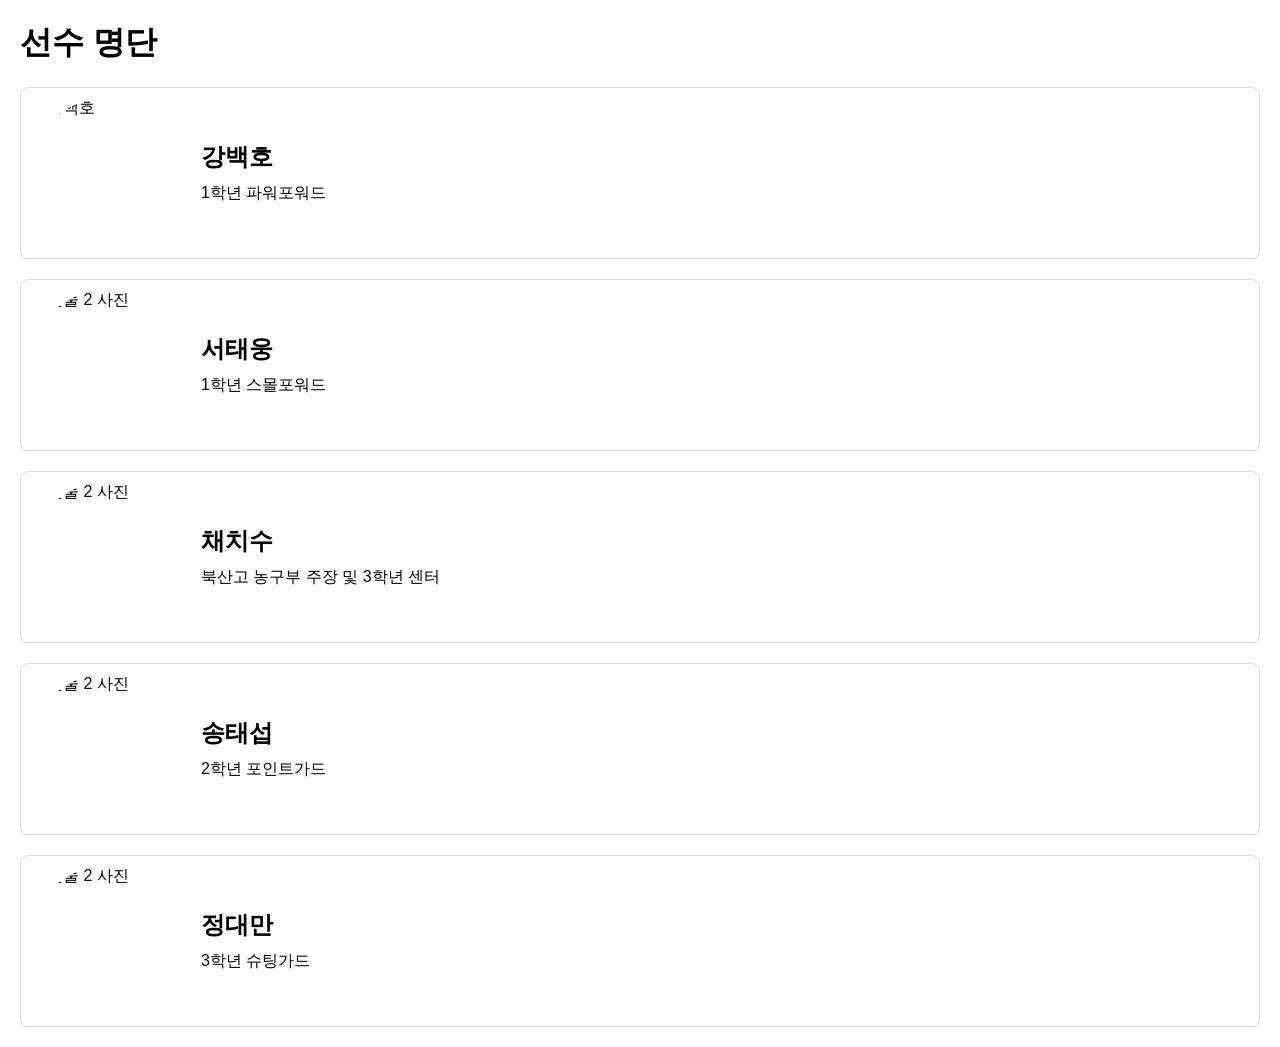
==== player.html @ 0eb65932 "Add files via upload" ====
<!DOCTYPE html>
<html lang="ko">
<head>
    <meta charset="UTF-8">
    <meta name="viewport" content="width=device-width, initial-scale=1.0">
    <title>선수 명단</title>
    <style>
        body {
            font-family: Arial, sans-serif;
            margin: 20px;
        }
        .character {
            display: flex;
            align-items: center;
            margin-bottom: 20px;
            padding: 10px;
            border: 1px solid #ddd;
            border-radius: 8px;
        }
        .character img {
            border-radius: 50%;
            margin-right: 20px;
            width: 150px;
            height: 150px;
            object-fit: cover;
        }
        .character .info {
            max-width: 600px;
        }
        .character .info h2 {
            margin: 0 0 10px 0;
        }
        .character .info p {
            margin: 0;
        }
    </style>
</head>
<body>
    <h1>선수 명단</h1>

    <div class="character">
        <img src="./myImg/beakho.jpeg" alt="강백호">
        <div class="info">
            <h2>강백호</h2>
            <p>1학년 파워포워드</p>
        </div>
    </div>

    <div class="character">
        <img src="./myImg/taewoong.jpeg" alt="인물 2 사진">
        <div class="info">
            <h2>서태웅</h2>
            <p>1학년 스몰포워드</p>
        </div>
    </div>

    <div class="character">
        <img src="./myImg/chisu.jpeg" alt="인물 2 사진">
        <div class="info">
            <h2>채치수</h2>
            <p>북산고 농구부 주장 및 3학년 센터</p>
        </div>
    </div>

    <div class="character">
        <img src="./myImg/taesup.jpeg" alt="인물 2 사진">
        <div class="info">
            <h2>송태섭</h2>
            <p>2학년 포인트가드</p>
        </div>
    </div>

    <div class="character">
        <img src="./myImg/daeman.png" alt="인물 2 사진">
        <div class="info">
            <h2>정대만</h2>
            <p>3학년 슈팅가드</p>
        </div>
    </div>

    <!-- 추가적인 인물 소개를 여기에 작성할 수 있습니다 -->
</body>
</html>
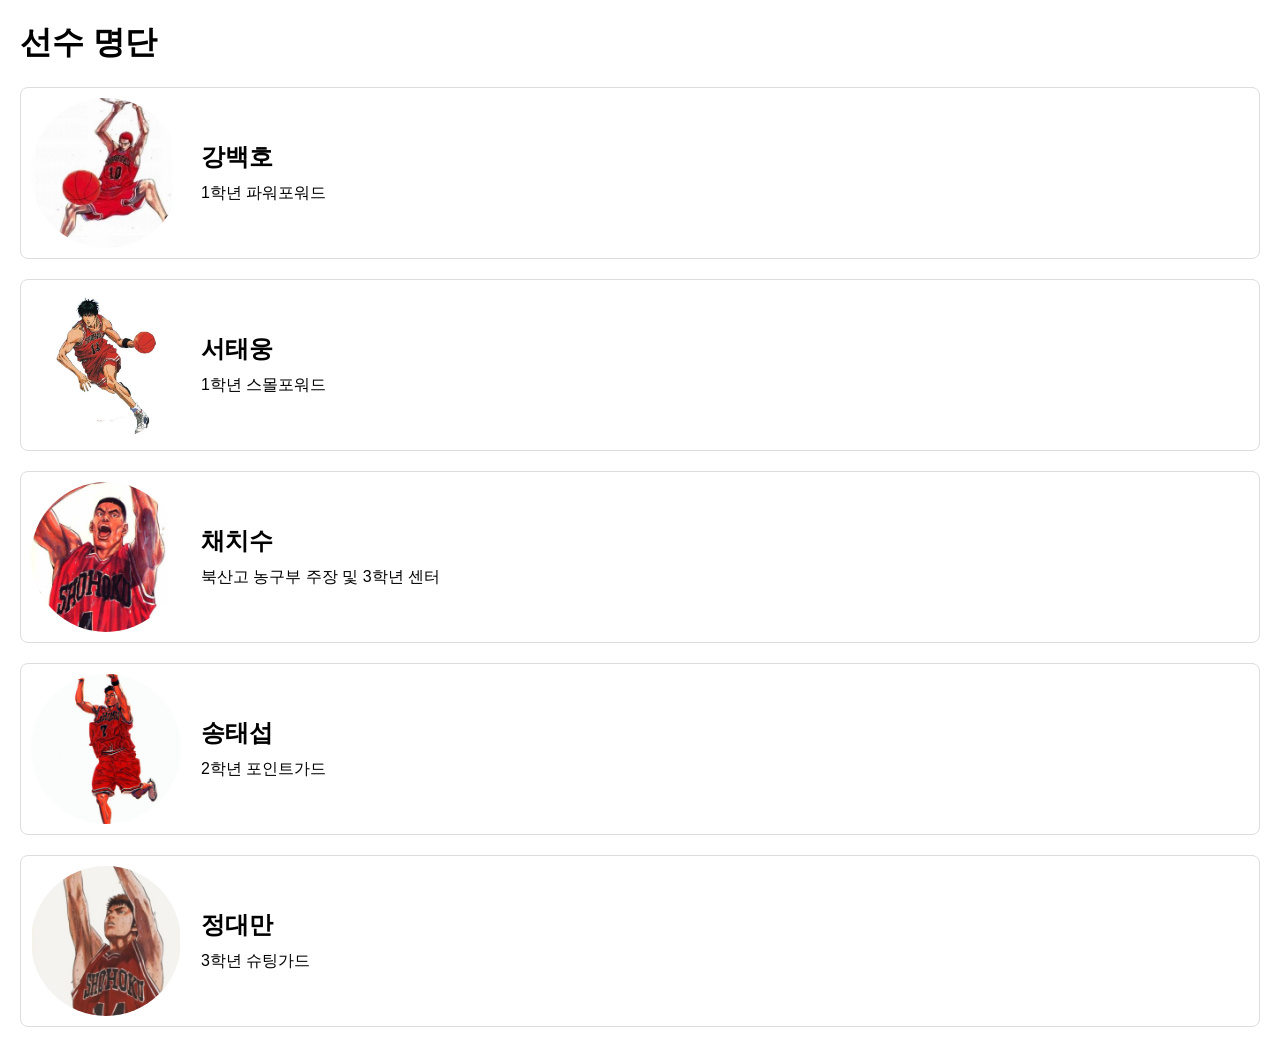
==== commit a0695b64: "Add files via upload" ====
--- a/player.html
+++ b/player.html
@@ -39,7 +39,7 @@
     <h1>선수 명단</h1>
 
     <div class="character">
-        <img src="./myImg/beakho.jpeg" alt="강백호">
+        <img src="beakho.jpeg" alt="강백호">
         <div class="info">
             <h2>강백호</h2>
             <p>1학년 파워포워드</p>
@@ -47,7 +47,7 @@
     </div>
 
     <div class="character">
-        <img src="./myImg/taewoong.jpeg" alt="인물 2 사진">
+        <img src="taewoong.jpeg" alt="인물 2 사진">
         <div class="info">
             <h2>서태웅</h2>
             <p>1학년 스몰포워드</p>
@@ -55,7 +55,7 @@
     </div>
 
     <div class="character">
-        <img src="./myImg/chisu.jpeg" alt="인물 2 사진">
+        <img src="chisu.jpeg" alt="인물 2 사진">
         <div class="info">
             <h2>채치수</h2>
             <p>북산고 농구부 주장 및 3학년 센터</p>
@@ -63,7 +63,7 @@
     </div>
 
     <div class="character">
-        <img src="./myImg/taesup.jpeg" alt="인물 2 사진">
+        <img src="taesup.jpeg" alt="인물 2 사진">
         <div class="info">
             <h2>송태섭</h2>
             <p>2학년 포인트가드</p>
@@ -71,7 +71,7 @@
     </div>
 
     <div class="character">
-        <img src="./myImg/daeman.png" alt="인물 2 사진">
+        <img src="daeman.png" alt="인물 2 사진">
         <div class="info">
             <h2>정대만</h2>
             <p>3학년 슈팅가드</p>
